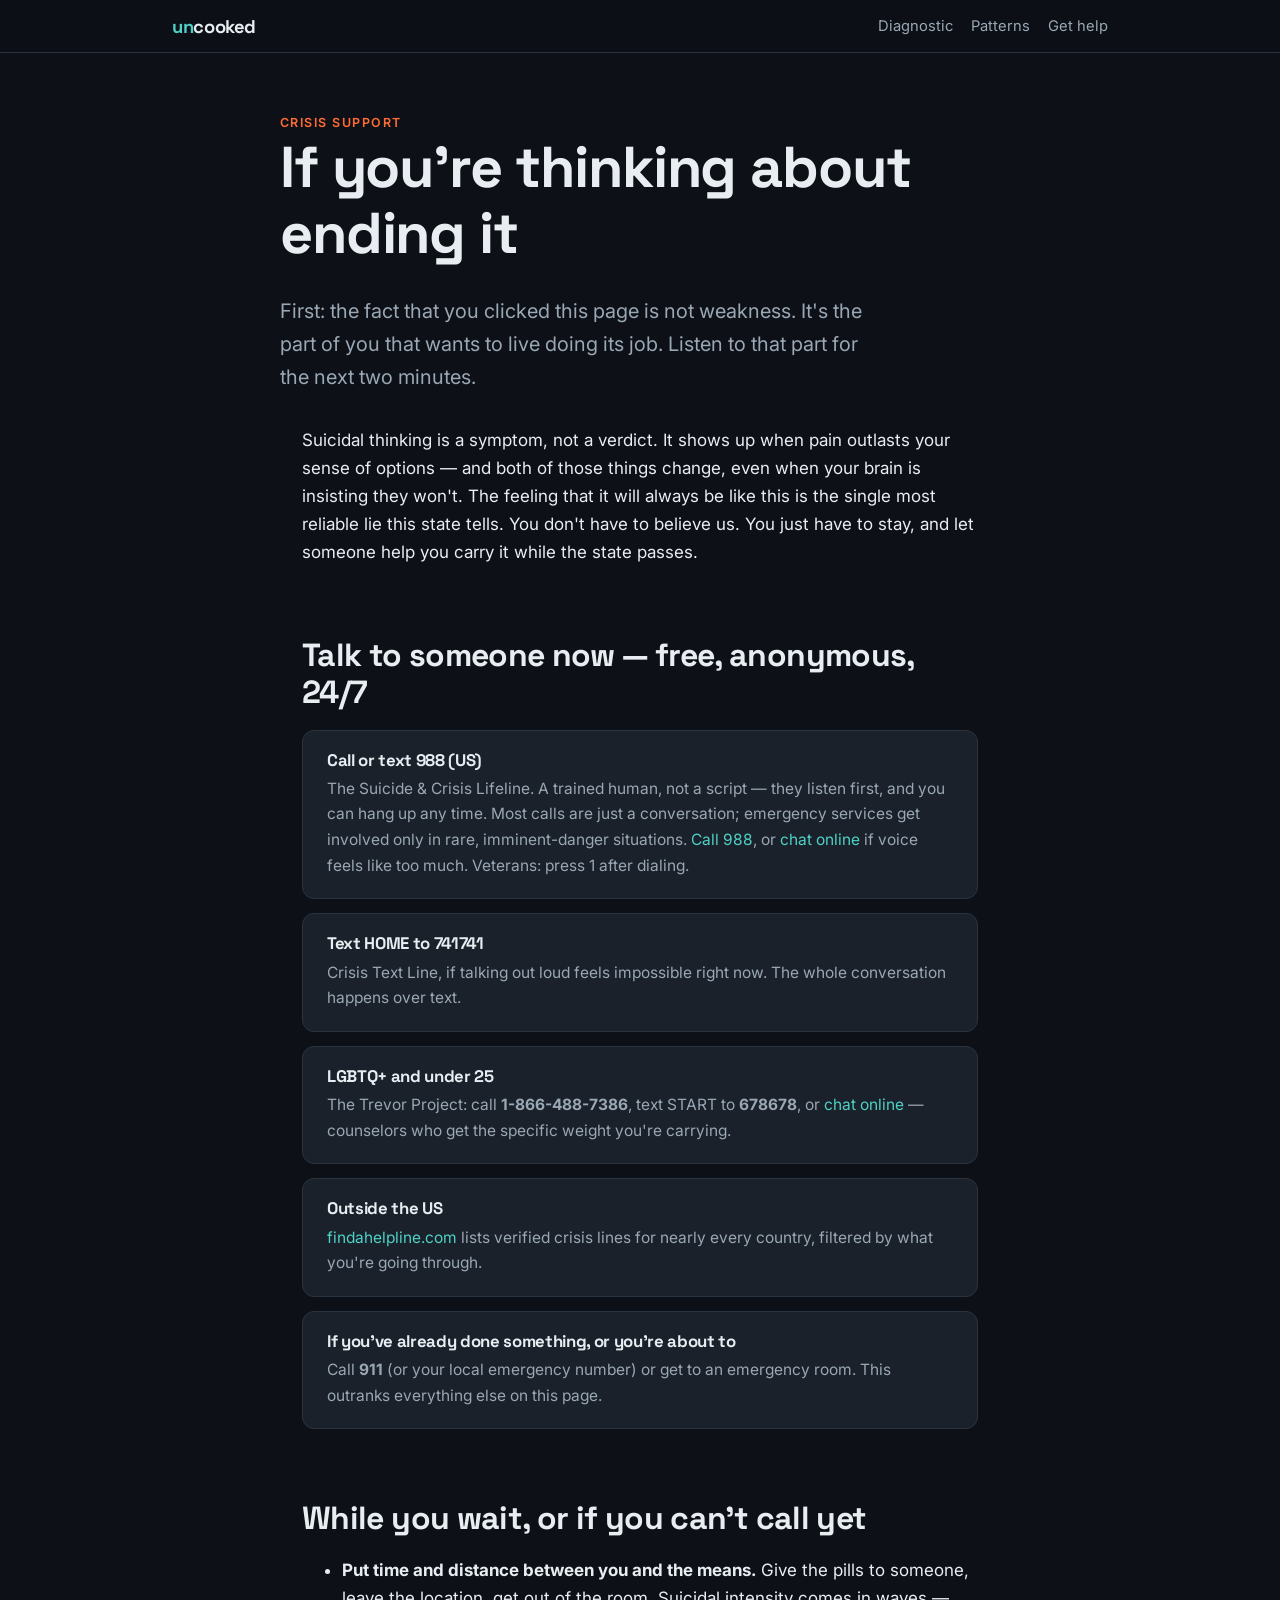
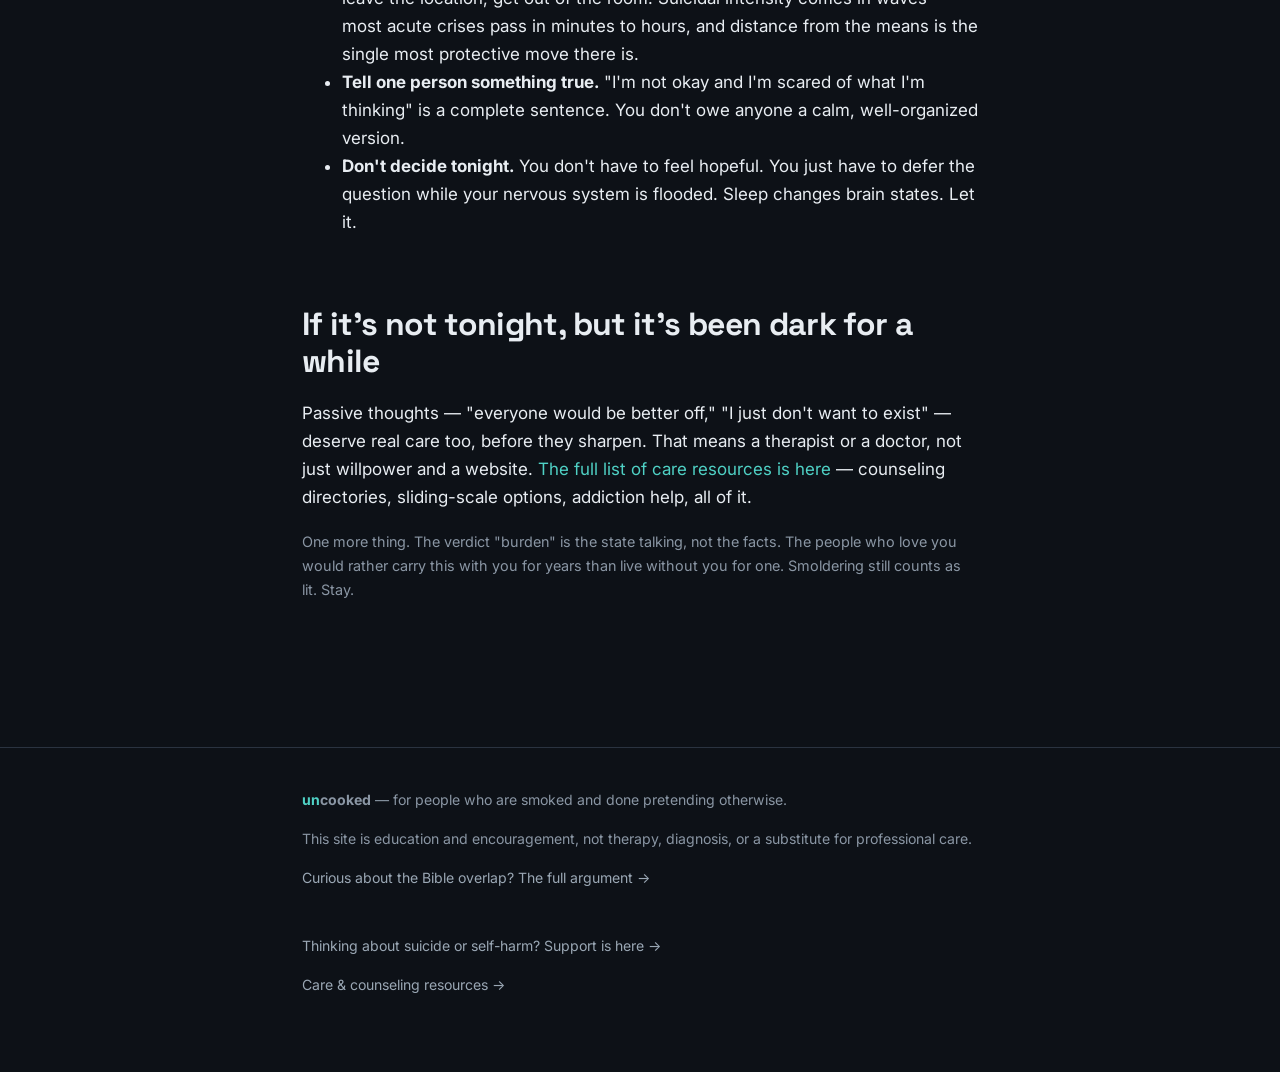
==== crisis.html @ d466ea3f "Initial commit: uncooked — a field guide for the smoked Static site: 3-min loop diagnostic, six patt" ====
<!DOCTYPE html>
<html lang="en">
<head>
  <meta charset="UTF-8">
  <meta name="viewport" content="width=device-width, initial-scale=1.0">
  <title>Crisis support — uncooked</title>
  <meta name="description" content="If you're thinking about suicide or self-harm: free, anonymous, 24/7 support lines and what to expect when you reach out.">
  <meta property="og:title" content="Crisis support — uncooked">
  <meta property="og:description" content="Free, anonymous, 24/7 support — call/text 988, Crisis Text Line, international lines, and what to do while you wait.">
  <meta property="og:type" content="website">
  <link rel="icon" href="data:image/svg+xml,%3Csvg xmlns='http://www.w3.org/2000/svg' viewBox='0 0 100 100'%3E%3Crect width='100' height='100' rx='22' fill='%230d1117'/%3E%3Ctext x='50' y='74' font-size='68' font-family='sans-serif' font-weight='bold' text-anchor='middle' fill='%234fd1c5'%3Eu%3C/text%3E%3C/svg%3E">
  <link rel="preconnect" href="https://fonts.googleapis.com">
  <link href="https://fonts.googleapis.com/css2?family=Inter:wght@400;600;700&family=Space+Grotesk:wght@500;700&display=swap" rel="stylesheet">
  <link rel="stylesheet" href="styles.css">
</head>
<body>
  <nav id="nav"></nav>

  <header class="pattern-header wrap">
    <div class="kicker">Crisis support</div>
    <h1>If you're thinking about ending it</h1>
    <p class="tagline">
      First: the fact that you clicked this page is not weakness. It's the part of you
      that wants to live doing its job. Listen to that part for the next two minutes.
    </p>
  </header>

  <main class="wrap" style="padding-bottom: 40px">

    <p>
      Suicidal thinking is a symptom, not a verdict. It shows up when pain outlasts your
      sense of options — and both of those things change, even when your brain is insisting
      they won't. The feeling that it will always be like this is the single most reliable
      lie this state tells. You don't have to believe us. You just have to stay, and let
      someone help you carry it while the state passes.
    </p>

    <h2>Talk to someone now — free, anonymous, 24/7</h2>

    <div class="practice-step">
      <h4>Call or text 988 (US)</h4>
      <p>
        The Suicide &amp; Crisis Lifeline. A trained human, not a script — they listen first,
        and you can hang up any time. Most calls are just a conversation; emergency services
        get involved only in rare, imminent-danger situations. <a href="tel:988">Call 988</a>,
        or <a href="https://988lifeline.org/chat" rel="noopener">chat online</a> if voice feels
        like too much. Veterans: press 1 after dialing.
      </p>
    </div>

    <div class="practice-step">
      <h4>Text HOME to 741741</h4>
      <p>
        Crisis Text Line, if talking out loud feels impossible right now. The whole
        conversation happens over text.
      </p>
    </div>

    <div class="practice-step">
      <h4>LGBTQ+ and under 25</h4>
      <p>
        The Trevor Project: call <strong>1-866-488-7386</strong>, text START to
        <strong>678678</strong>, or <a href="https://www.thetrevorproject.org/get-help/" rel="noopener">chat online</a> —
        counselors who get the specific weight you're carrying.
      </p>
    </div>

    <div class="practice-step">
      <h4>Outside the US</h4>
      <p>
        <a href="https://findahelpline.com" rel="noopener">findahelpline.com</a> lists
        verified crisis lines for nearly every country, filtered by what you're going through.
      </p>
    </div>

    <div class="practice-step">
      <h4>If you've already done something, or you're about to</h4>
      <p>
        Call <strong>911</strong> (or your local emergency number) or get to an emergency
        room. This outranks everything else on this page.
      </p>
    </div>

    <h2>While you wait, or if you can't call yet</h2>
    <ul>
      <li><strong>Put time and distance between you and the means.</strong> Give the pills to someone, leave the location, get out of the room. Suicidal intensity comes in waves — most acute crises pass in minutes to hours, and distance from the means is the single most protective move there is.</li>
      <li><strong>Tell one person something true.</strong> "I'm not okay and I'm scared of what I'm thinking" is a complete sentence. You don't owe anyone a calm, well-organized version.</li>
      <li><strong>Don't decide tonight.</strong> You don't have to feel hopeful. You just have to defer the question while your nervous system is flooded. Sleep changes brain states. Let it.</li>
    </ul>

    <h2>If it's not tonight, but it's been dark for a while</h2>
    <p>
      Passive thoughts — "everyone would be better off," "I just don't want to exist" —
      deserve real care too, before they sharpen. That means a therapist or a doctor,
      not just willpower and a website. <a href="help.html">The full list of care
      resources is here</a> — counseling directories, sliding-scale options, addiction
      help, all of it.
    </p>

    <p class="faint">
      One more thing. The verdict "burden" is the state talking, not the facts. The people
      who love you would rather carry this with you for years than live without you for
      one. Smoldering still counts as lit. Stay.
    </p>

  </main>

  <footer id="footer"></footer>
  <script src="data.js"></script>
  <script src="app.js"></script>
</body>
</html>
---- styles.css ----
/* ============ Uncooked — global styles ============ */

:root {
  --bg: #0d1117;
  --bg-raised: #161c24;
  --bg-card: #1a212b;
  --border: #2a3340;
  --text: #e8edf2;
  --text-dim: #9aa7b4;
  --text-faint: #8a96a4;
  --ember: #ff6b35;        /* the "cooked" state */
  --ember-soft: #ff8c5f;
  --cool: #4fd1c5;         /* the "uncooked" state */
  --cool-soft: #8eece2;
  --danger: #ff5a5a;
  --max: 720px;
  --radius: 12px;
}

* { box-sizing: border-box; }

html { scroll-behavior: smooth; }

body {
  margin: 0;
  background: var(--bg);
  color: var(--text);
  font-family: "Inter", -apple-system, BlinkMacSystemFont, "Segoe UI", sans-serif;
  font-size: 17px;
  line-height: 1.65;
  -webkit-font-smoothing: antialiased;
}

h1, h2, h3, h4, .brand {
  font-family: "Space Grotesk", "Inter", sans-serif;
  line-height: 1.15;
  letter-spacing: -0.02em;
}

h1 { font-size: clamp(2.2rem, 6vw, 3.6rem); margin: 0 0 0.5em; }
h2 { font-size: clamp(1.5rem, 4vw, 2rem); margin: 2.2em 0 0.6em; }
h3 { font-size: 1.2rem; margin: 1.6em 0 0.4em; }

p { margin: 0 0 1.1em; }
a { color: var(--cool); text-decoration: none; }
a:hover { text-decoration: underline; }

.wrap {
  max-width: var(--max);
  margin: 0 auto;
  padding: 0 22px;
}

.wide { max-width: 980px; }

/* ---------- nav ---------- */
nav {
  position: sticky;
  top: 0;
  z-index: 50;
  background: rgba(13, 17, 23, 0.85);
  backdrop-filter: blur(12px);
  border-bottom: 1px solid var(--border);
}

.nav-inner {
  max-width: 980px;
  margin: 0 auto;
  padding: 14px 22px;
  display: flex;
  align-items: center;
  gap: 22px;
}

.brand {
  font-weight: 700;
  font-size: 1.15rem;
  color: var(--text);
  text-decoration: none;
}
.brand:hover { text-decoration: none; }
.brand .un { color: var(--cool); }

.nav-links {
  margin-left: auto;
  display: flex;
  gap: 18px;
  align-items: center;
  font-size: 0.92rem;
}
.nav-links a { color: var(--text-dim); }
.nav-links a:hover { color: var(--text); text-decoration: none; }

/* ---------- buttons ---------- */
.btn {
  display: inline-block;
  padding: 13px 26px;
  border-radius: 10px;
  font-weight: 600;
  font-size: 1rem;
  border: 1px solid transparent;
  cursor: pointer;
  text-decoration: none;
  transition: transform 0.12s ease, box-shadow 0.12s ease;
  font-family: inherit;
}
.btn:hover { text-decoration: none; transform: translateY(-1px); }

.btn-primary {
  background: var(--cool);
  color: #07211e;
}
.btn-primary:hover { box-shadow: 0 6px 24px rgba(79, 209, 197, 0.25); }

.btn-ghost {
  background: transparent;
  color: var(--text);
  border-color: var(--border);
}
.btn-ghost:hover { border-color: var(--text-faint); }

/* ---------- hero ---------- */
.hero {
  padding: 90px 0 60px;
  text-align: left;
}
.hero .kicker {
  color: var(--ember);
  font-weight: 600;
  text-transform: uppercase;
  letter-spacing: 0.12em;
  font-size: 0.8rem;
  margin-bottom: 1em;
}
.hero h1 .cooked { color: var(--ember); }
.hero h1 .uncooked { color: var(--cool); }
.hero .lede {
  font-size: 1.2rem;
  color: var(--text-dim);
  max-width: 580px;
}
.hero .cta-row { margin-top: 2em; display: flex; gap: 14px; flex-wrap: wrap; }

/* ---------- cards / grids ---------- */
.grid {
  display: grid;
  grid-template-columns: repeat(auto-fill, minmax(270px, 1fr));
  gap: 16px;
  margin: 1.5em 0;
}

.card {
  background: var(--bg-card);
  border: 1px solid var(--border);
  border-radius: var(--radius);
  padding: 22px;
  color: var(--text);
  display: block;
  transition: border-color 0.15s ease, transform 0.15s ease;
}
a.card:hover {
  border-color: var(--cool);
  text-decoration: none;
  transform: translateY(-2px);
}
.card h3 { margin: 0 0 6px; }
.card .tag { color: var(--text-dim); font-size: 0.92rem; margin: 0; }
.card .num {
  color: var(--ember);
  font-family: "Space Grotesk", sans-serif;
  font-size: 0.8rem;
  font-weight: 700;
  letter-spacing: 0.1em;
}

/* ---------- callouts ---------- */
.callout {
  border-left: 3px solid var(--cool);
  background: var(--bg-raised);
  border-radius: 0 var(--radius) var(--radius) 0;
  padding: 18px 22px;
  margin: 1.6em 0;
}
.callout.warn { border-left-color: var(--danger); }
.callout.ember { border-left-color: var(--ember); }
.callout p:last-child { margin-bottom: 0; }
.callout .callout-title {
  font-weight: 700;
  font-size: 0.85rem;
  text-transform: uppercase;
  letter-spacing: 0.08em;
  margin-bottom: 6px;
}
.callout.warn .callout-title { color: var(--danger); }

/* ---------- quiz ---------- */
.quiz-progress {
  height: 4px;
  background: var(--border);
  border-radius: 4px;
  margin: 2em 0;
  overflow: hidden;
}
.quiz-progress .bar {
  height: 100%;
  background: linear-gradient(90deg, var(--ember), var(--cool));
  width: 0%;
  transition: width 0.3s ease;
}

.quiz-q { font-size: 1.45rem; font-weight: 700; font-family: "Space Grotesk", sans-serif; margin: 0 0 1em; }

.quiz-opt {
  display: block;
  width: 100%;
  text-align: left;
  background: var(--bg-card);
  border: 1px solid var(--border);
  border-radius: 10px;
  color: var(--text);
  padding: 16px 20px;
  margin-bottom: 12px;
  font-size: 1rem;
  font-family: inherit;
  cursor: pointer;
  line-height: 1.5;
  transition: border-color 0.12s ease, background 0.12s ease;
}
.quiz-opt:hover { border-color: var(--cool); background: var(--bg-raised); }

.quiz-back {
  background: none;
  border: none;
  color: var(--text-faint);
  cursor: pointer;
  font-size: 0.9rem;
  padding: 0;
  font-family: inherit;
}
.quiz-back:hover { color: var(--text); }

/* ---------- results ---------- */
.result-primary {
  border: 1px solid var(--cool);
  background: linear-gradient(180deg, rgba(79, 209, 197, 0.07), transparent);
}
.result-bar-row { display: flex; align-items: center; gap: 12px; margin-bottom: 10px; font-size: 0.92rem; }
.result-bar-row .label { width: 150px; flex-shrink: 0; color: var(--text-dim); }
.result-bar-track { flex: 1; height: 8px; background: var(--border); border-radius: 4px; overflow: hidden; }
.result-bar-fill { height: 100%; background: var(--ember); border-radius: 4px; }

/* ---------- pattern page ---------- */
.pattern-header { padding: 60px 0 10px; }
.pattern-header .kicker {
  color: var(--ember);
  font-weight: 600;
  text-transform: uppercase;
  letter-spacing: 0.12em;
  font-size: 0.78rem;
}
.pattern-header .tagline { font-size: 1.25rem; color: var(--text-dim); max-width: 600px; }

.loop-steps { counter-reset: loop; padding: 0; list-style: none; margin: 1.4em 0; }
.loop-steps li {
  counter-increment: loop;
  position: relative;
  padding: 0 0 1.2em 52px;
}
.loop-steps li::before {
  content: counter(loop);
  position: absolute;
  left: 0; top: 2px;
  width: 32px; height: 32px;
  border-radius: 50%;
  background: var(--bg-card);
  border: 1px solid var(--ember);
  color: var(--ember);
  display: flex;
  align-items: center;
  justify-content: center;
  font-weight: 700;
  font-size: 0.9rem;
  font-family: "Space Grotesk", sans-serif;
}
.loop-steps li:not(:last-child)::after {
  content: "";
  position: absolute;
  left: 16px; top: 38px; bottom: 0;
  width: 1px;
  background: var(--border);
}
.loop-steps .step-title { font-weight: 700; display: block; }
.loop-steps .step-body { color: var(--text-dim); font-size: 0.97rem; }

.section-label {
  font-size: 0.78rem;
  font-weight: 700;
  text-transform: uppercase;
  letter-spacing: 0.12em;
  margin: 3em 0 0.2em;
}
.section-label.sci { color: var(--cool); }
.section-label.map { color: var(--ember-soft); }

blockquote {
  margin: 1.4em 0;
  padding: 4px 0 4px 22px;
  border-left: 3px solid var(--ember);
  font-style: italic;
  color: var(--text-dim);
  font-size: 1.05rem;
}
blockquote cite { display: block; margin-top: 8px; font-style: normal; font-size: 0.88rem; color: var(--text-faint); }

.refs { font-size: 0.85rem; color: var(--text-faint); margin-top: 1em; }
.refs li { margin-bottom: 4px; }

/* ---------- bible overlap flyout ---------- */
details.flyout {
  border: 1px solid var(--border);
  border-left: 3px solid var(--ember-soft);
  background: var(--bg-raised);
  border-radius: 0 var(--radius) var(--radius) 0;
  margin: 2.5em 0;
}
details.flyout summary {
  cursor: pointer;
  padding: 16px 22px;
  list-style: none;
  color: var(--text-dim);
  user-select: none;
}
details.flyout summary::-webkit-details-marker { display: none; }
details.flyout summary strong { color: var(--ember-soft); }
details.flyout summary:hover { color: var(--text); }
details.flyout[open] summary { border-bottom: 1px solid var(--border); }
.flyout-icon { margin-right: 4px; }
.flyout-body { padding: 18px 24px 8px; }
.flyout-body h4 {
  font-size: 0.78rem;
  font-weight: 700;
  text-transform: uppercase;
  letter-spacing: 0.12em;
  color: var(--ember-soft);
  margin: 1.4em 0 0.4em;
}
ul.overlaps { padding-left: 20px; }
ul.overlaps li { margin-bottom: 8px; color: var(--text-dim); font-size: 0.97rem; }

.practice-step {
  background: var(--bg-card);
  border: 1px solid var(--border);
  border-radius: var(--radius);
  padding: 20px 24px;
  margin-bottom: 14px;
}
.practice-step h4 { margin: 0 0 6px; font-size: 1.05rem; }
.practice-step p { color: var(--text-dim); font-size: 0.97rem; margin: 0; }

.practice-step label { display: flex; gap: 14px; cursor: pointer; align-items: flex-start; }
.practice-step input[type="checkbox"] {
  margin-top: 5px;
  width: 18px; height: 18px;
  flex-shrink: 0;
  accent-color: var(--cool);
  cursor: pointer;
}
.practice-step.done { border-color: var(--cool); }
.practice-step.done h4 { color: var(--cool); }

button.linklike {
  background: none;
  border: none;
  padding: 0;
  color: var(--cool);
  cursor: pointer;
  font: inherit;
  font-size: inherit;
}
button.linklike:hover { text-decoration: underline; }

.one-thing {
  border: 1px solid var(--cool);
  background: linear-gradient(180deg, rgba(79, 209, 197, 0.08), transparent);
  border-radius: var(--radius);
  padding: 24px 28px;
  margin: 2em 0;
}
.one-thing .callout-title { color: var(--cool); font-weight: 700; font-size: 0.85rem; text-transform: uppercase; letter-spacing: 0.08em; margin-bottom: 8px; }
.one-thing p { margin: 0; font-size: 1.1rem; }

.related { margin: 3em 0; }
.related .grid { grid-template-columns: repeat(auto-fill, minmax(220px, 1fr)); }

/* ---------- footer ---------- */
footer {
  border-top: 1px solid var(--border);
  margin-top: 90px;
  padding: 40px 0 60px;
  color: var(--text-faint);
  font-size: 0.88rem;
}
footer .wrap { display: flex; flex-wrap: wrap; gap: 30px; justify-content: space-between; }
footer a { color: var(--text-dim); }

/* ---------- misc ---------- */
.dim { color: var(--text-dim); }
.faint { color: var(--text-faint); font-size: 0.9rem; }
.mt-0 { margin-top: 0; }
.center { text-align: center; }
section.pad { padding: 30px 0; }
.hidden { display: none; }

/* ---------- print (for "print this protocol") ---------- */
@media print {
  body { background: #fff; color: #111; font-size: 12pt; }
  nav, footer, .related, .quiz-progress, button, details.flyout:not([open]) { display: none !important; }
  .card, .practice-step, .callout, .one-thing {
    border-color: #999 !important;
    background: #fff !important;
    break-inside: avoid;
  }
  h1, h2, h3, h4, p, li, .step-title, .step-body, .tagline, .callout-title,
  .practice-step h4, .practice-step p, .loop-steps .step-body { color: #111 !important; }
  a { color: #111; text-decoration: underline; }
}
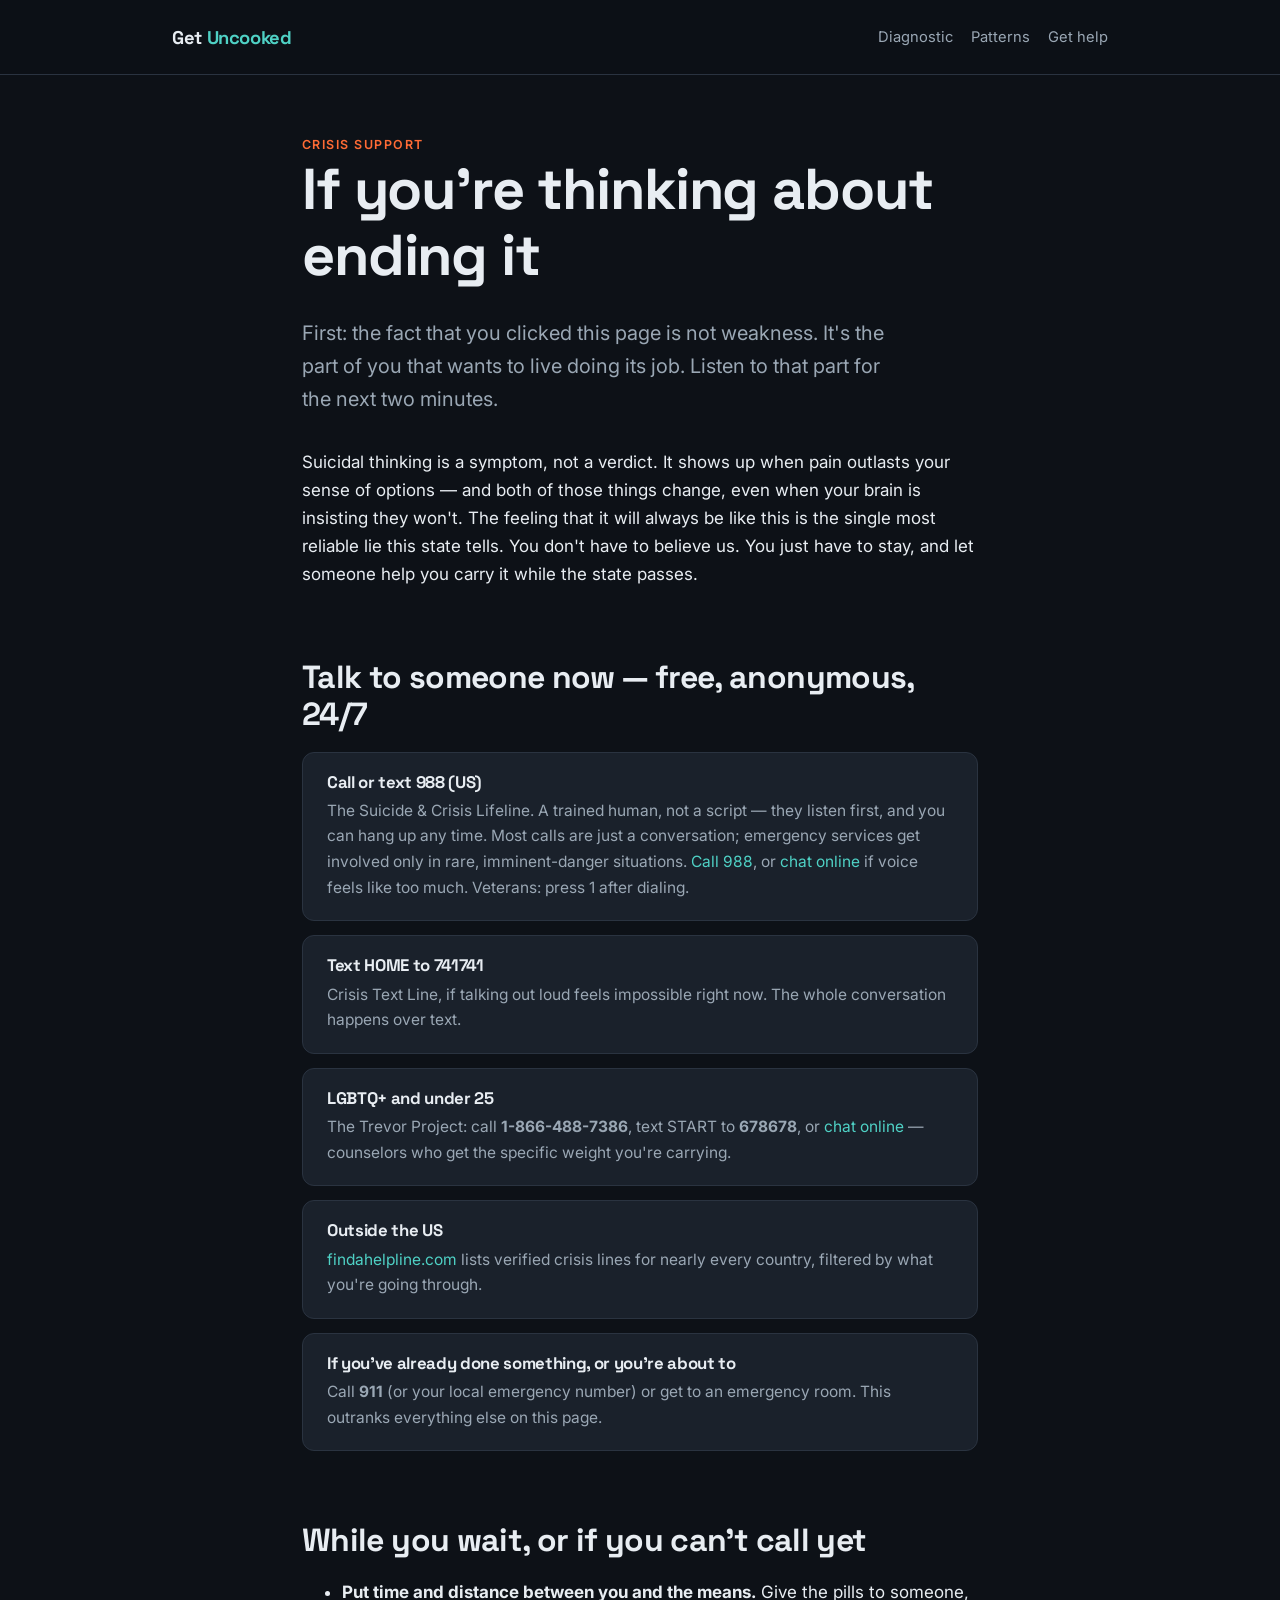
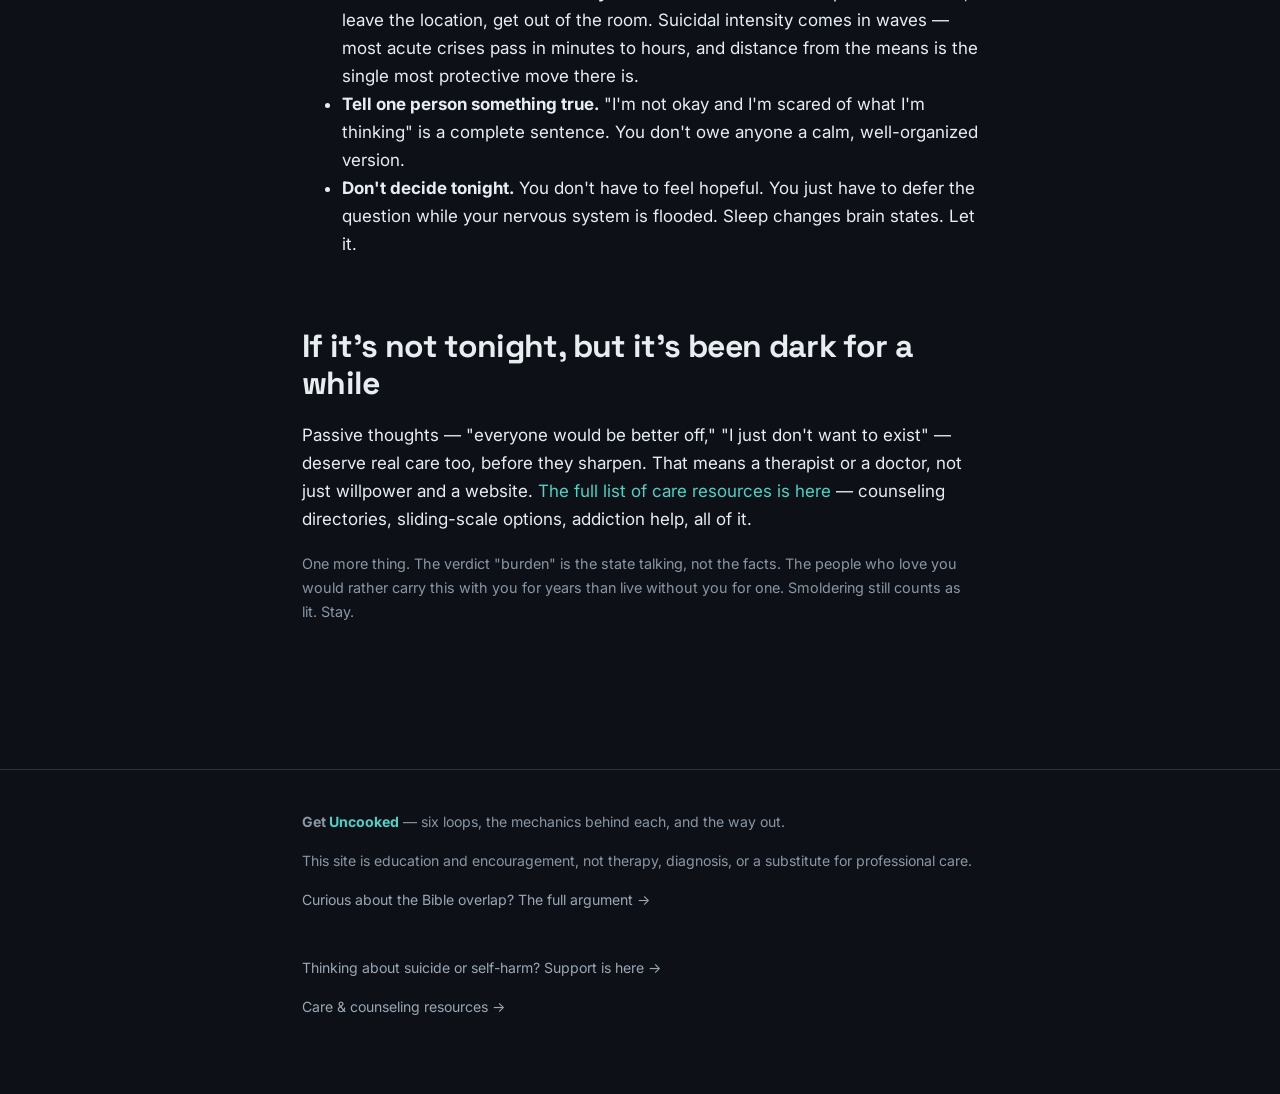
==== commit 34f7d3b0: "Reframe the site as Get Uncooked The old framing labelled the reader ("you're cooked", "a field guid" ====
--- a/crisis.html
+++ b/crisis.html
@@ -3,9 +3,9 @@
 <head>
   <meta charset="UTF-8">
   <meta name="viewport" content="width=device-width, initial-scale=1.0">
-  <title>Crisis support — uncooked</title>
+  <title>Crisis support — Get Uncooked</title>
   <meta name="description" content="If you're thinking about suicide or self-harm: free, anonymous, 24/7 support lines and what to expect when you reach out.">
-  <meta property="og:title" content="Crisis support — uncooked">
+  <meta property="og:title" content="Crisis support — Get Uncooked">
   <meta property="og:description" content="Free, anonymous, 24/7 support — call/text 988, Crisis Text Line, international lines, and what to do while you wait.">
   <meta property="og:type" content="website">
   <link rel="icon" href="data:image/svg+xml,%3Csvg xmlns='http://www.w3.org/2000/svg' viewBox='0 0 100 100'%3E%3Crect width='100' height='100' rx='22' fill='%230d1117'/%3E%3Ctext x='50' y='74' font-size='68' font-family='sans-serif' font-weight='bold' text-anchor='middle' fill='%234fd1c5'%3Eu%3C/text%3E%3C/svg%3E">
--- a/styles.css
+++ b/styles.css
@@ -1,4 +1,4 @@
-/* ============ Uncooked — global styles ============ */
+/* ============ Get Uncooked — global styles ============ */
 
 :root {
   --bg: #0d1117;
@@ -8,9 +8,9 @@
   --text: #e8edf2;
   --text-dim: #9aa7b4;
   --text-faint: #8a96a4;
-  --ember: #ff6b35;        /* the "cooked" state */
+  --ember: #ff6b35;        /* the stuck state */
   --ember-soft: #ff8c5f;
-  --cool: #4fd1c5;         /* the "uncooked" state */
+  --cool: #4fd1c5;         /* the way out */
   --cool-soft: #8eece2;
   --danger: #ff5a5a;
   --max: 720px;
@@ -88,7 +88,9 @@
   align-items: center;
   font-size: 0.92rem;
 }
-.nav-links a { color: var(--text-dim); }
+/* inline-block + vertical padding: these declared colour only, giving the
+   primary nav a ~24px tap height on every page. */
+.nav-links a { color: var(--text-dim); display: inline-block; padding: 11px 0; }
 .nav-links a:hover { color: var(--text); text-decoration: none; }
 
 /* ---------- buttons ---------- */
@@ -121,18 +123,20 @@
 
 /* ---------- hero ---------- */
 .hero {
-  padding: 90px 0 60px;
+  /* padding-top/bottom only: a `padding` shorthand here would zero out
+     the horizontal padding .wrap supplies, flushing the hero to the edge. */
+  padding-top: 90px;
+  padding-bottom: 60px;
   text-align: left;
 }
 .hero .kicker {
-  color: var(--ember);
+  color: var(--cool);
   font-weight: 600;
   text-transform: uppercase;
   letter-spacing: 0.12em;
   font-size: 0.8rem;
   margin-bottom: 1em;
 }
-.hero h1 .cooked { color: var(--ember); }
 .hero h1 .uncooked { color: var(--cool); }
 .hero .lede {
   font-size: 1.2rem;
@@ -234,7 +238,9 @@
   color: var(--text-faint);
   cursor: pointer;
   font-size: 0.9rem;
-  padding: 0;
+  /* was padding:0 (~24px tall) on the quiz's back and retake controls. */
+  padding: 11px 0;
+  min-height: 44px;
   font-family: inherit;
 }
 .quiz-back:hover { color: var(--text); }
@@ -250,7 +256,10 @@
 .result-bar-fill { height: 100%; background: var(--ember); border-radius: 4px; }
 
 /* ---------- pattern page ---------- */
-.pattern-header { padding: 60px 0 10px; }
+/* longhand, not shorthand: this header carries .wrap too (quiz/why/help/crisis
+   and both app.js-rendered pattern views), and a `padding` shorthand here would
+   zero .wrap's 22px gutter and flush the header to both screen edges. */
+.pattern-header { padding-top: 60px; padding-bottom: 10px; }
 .pattern-header .kicker {
   color: var(--ember);
   font-weight: 600;
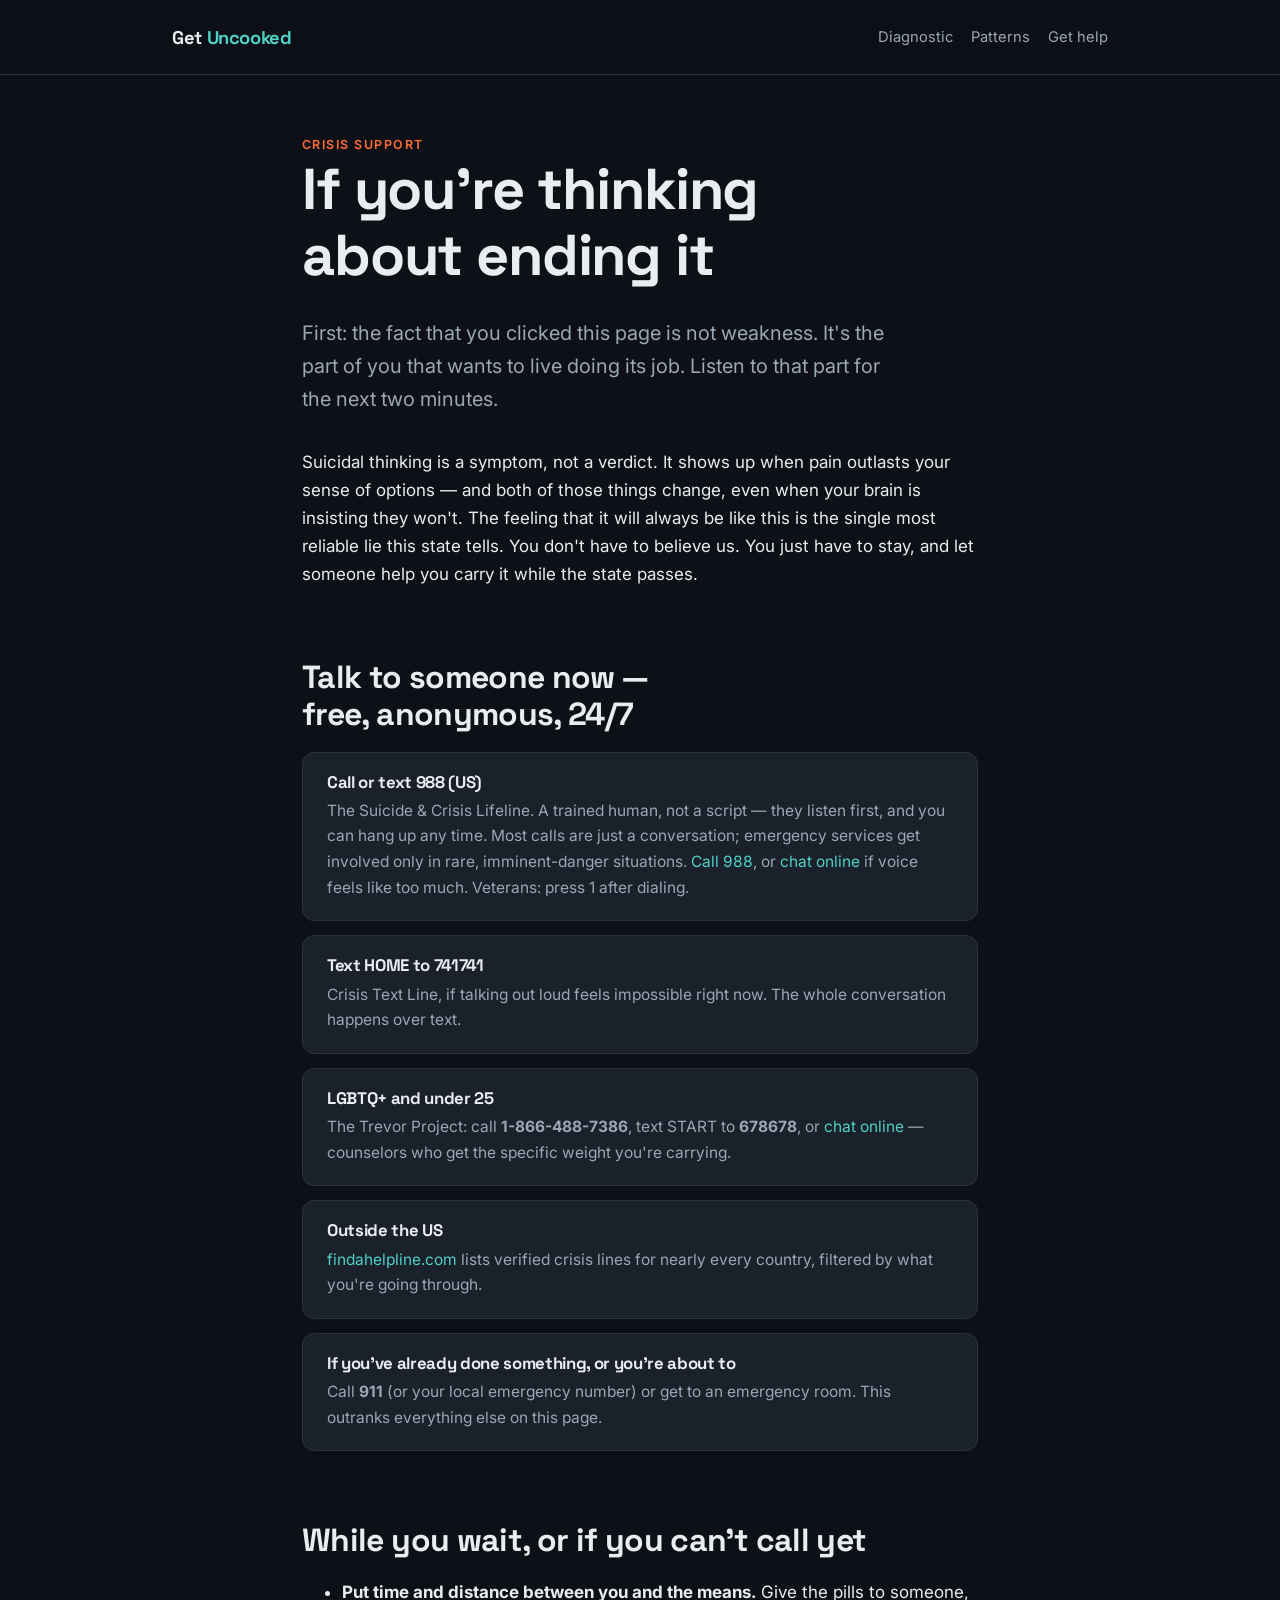
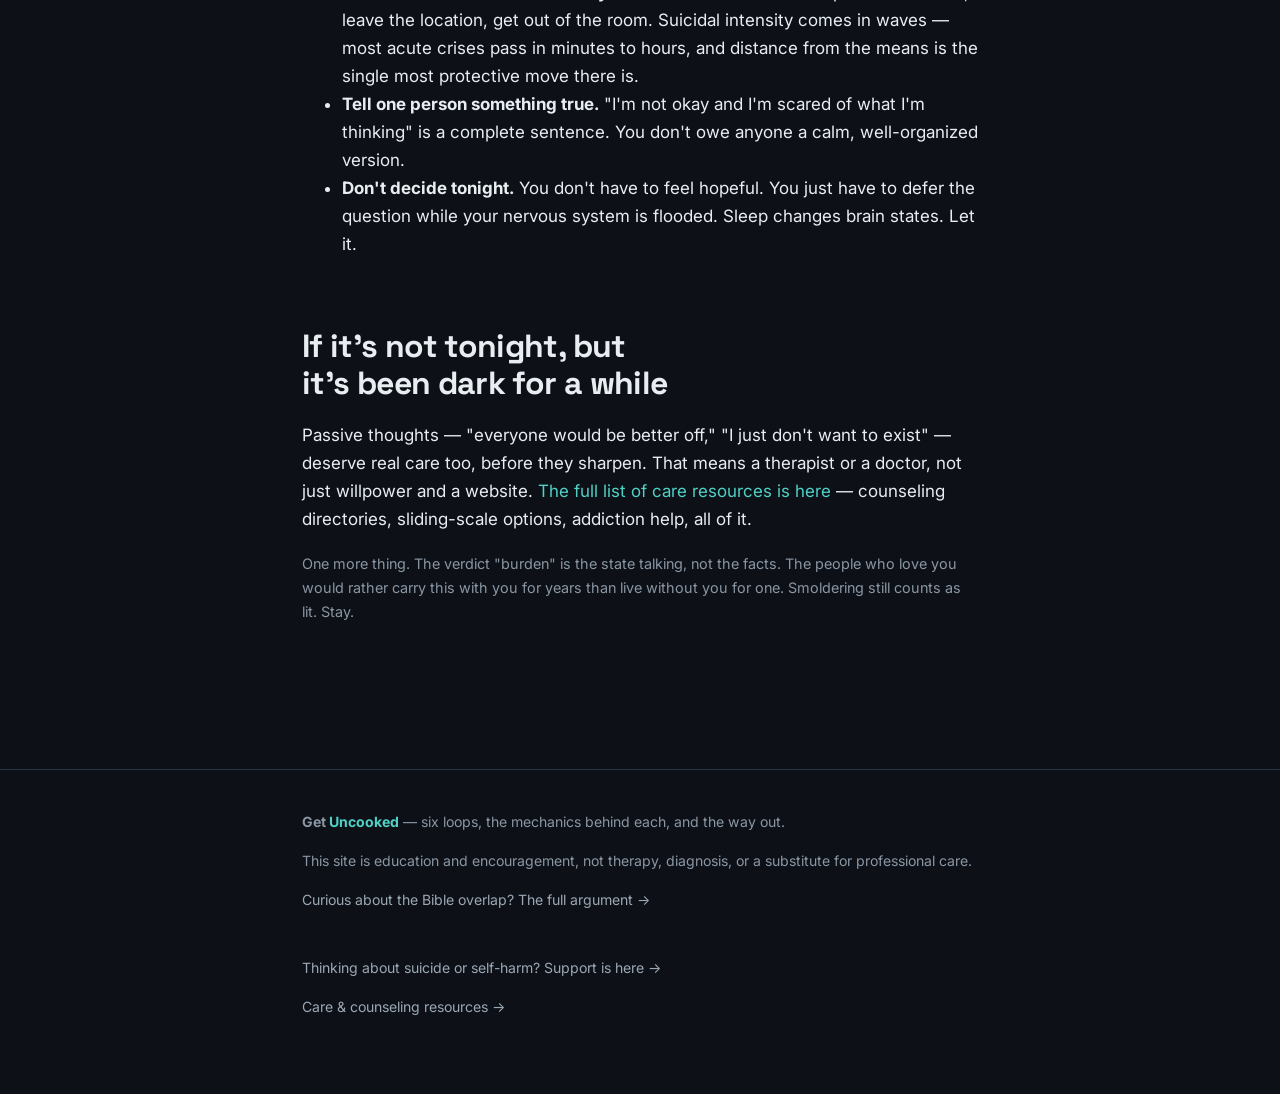
==== commit 1b83f1a3: "Add polish pack (tap-highlight kill, press states, touch-action, text-wrap) Co-Authored-By: Claude F" ====
--- a/crisis.html
+++ b/crisis.html
@@ -12,6 +12,13 @@
   <link rel="preconnect" href="https://fonts.googleapis.com">
   <link href="https://fonts.googleapis.com/css2?family=Inter:wght@400;600;700&family=Space+Grotesk:wght@500;700&display=swap" rel="stylesheet">
   <link rel="stylesheet" href="styles.css">
+<style id="polish-pack">/* touch + type courtesies (estate pass 2026-08) */
+html{-webkit-text-size-adjust:100%;text-size-adjust:100%}
+html,a,button,summary,label,[role="button"]{-webkit-tap-highlight-color:transparent}
+a,button,summary,[role="button"]{touch-action:manipulation}
+@media (pointer:coarse){a:active,button:active,summary:active,[role="button"]:active{scale:.975}}
+h1,h2,h3{text-wrap:balance}
+</style>
 </head>
 <body>
   <nav id="nav"></nav>
--- a/styles.css
+++ b/styles.css
@@ -433,3 +433,6 @@
   .practice-step h4, .practice-step p, .loop-steps .step-body { color: #111 !important; }
   a { color: #111; text-decoration: underline; }
 }
+
+/* reading comfort: balance display text */
+h1, h2, h3 { text-wrap: balance; }
